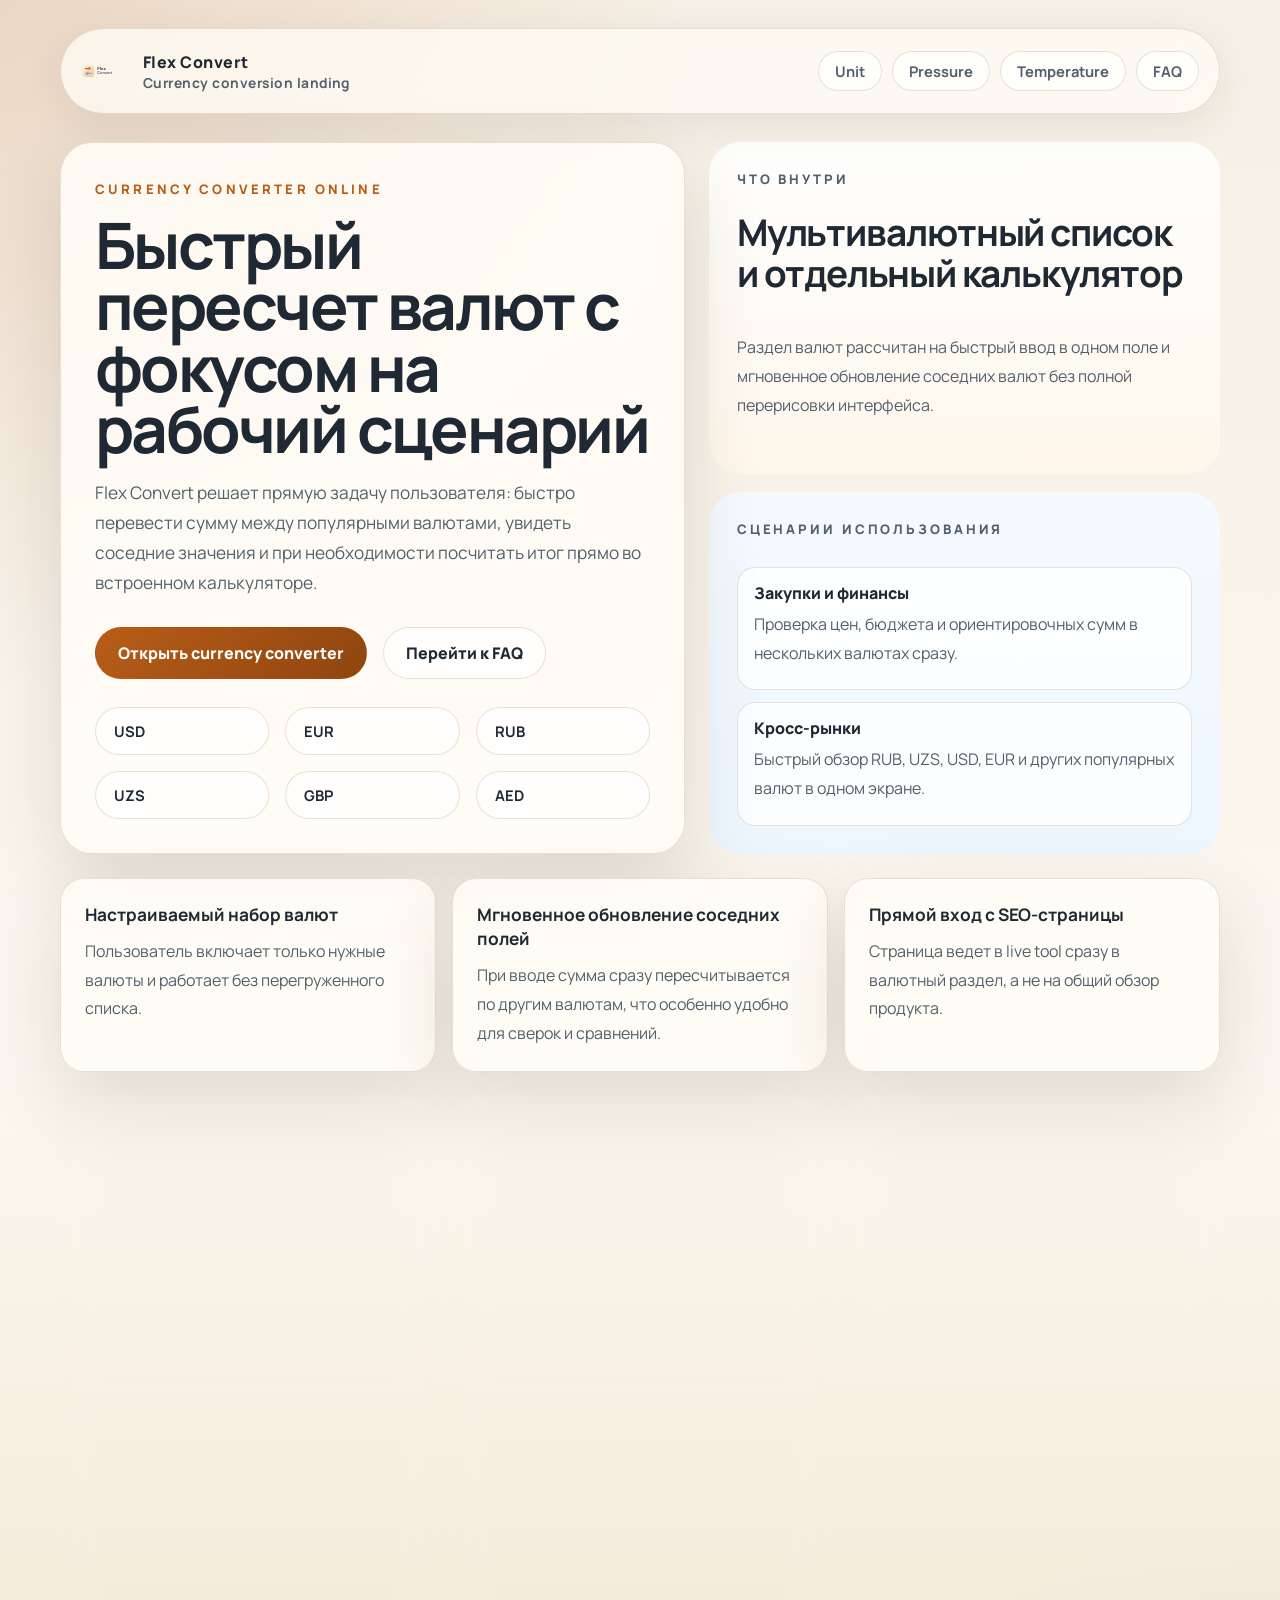
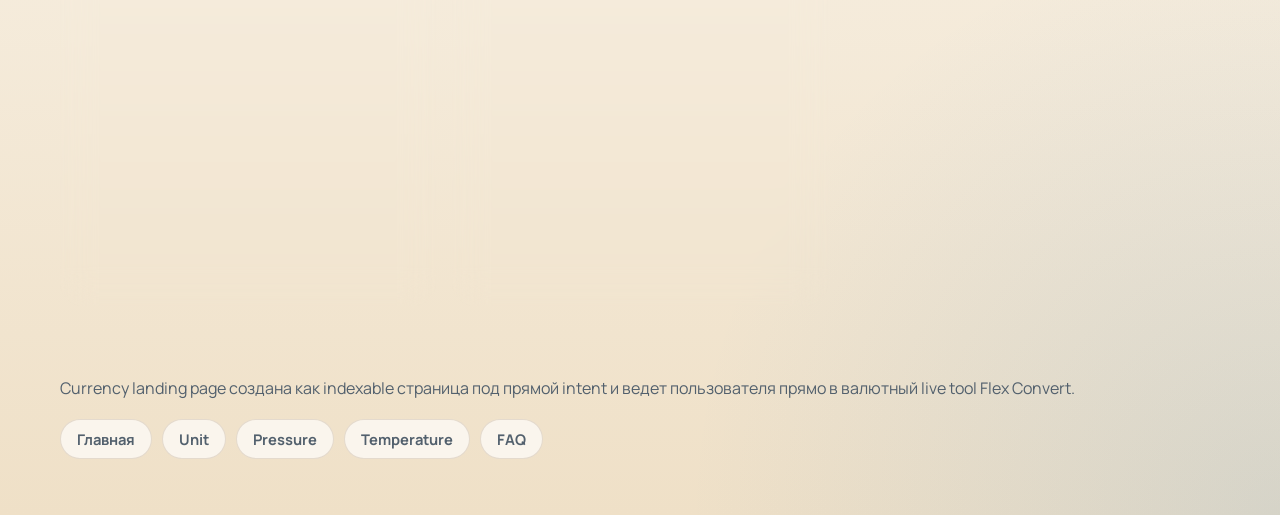
==== currency/index.html @ dcb217e6 "Add SEO pages for temperature and unit conversion, including HTML, CSS, and sitemap updates - Create" ====
<!DOCTYPE html>
<html lang="ru">
<head>
    <meta charset="UTF-8">
    <meta name="viewport" content="width=device-width, initial-scale=1.0">
    <title>Currency Converter Online - быстрый пересчет валют | Flex Convert</title>
    <meta name="description" content="Currency Converter Online от Flex Convert помогает быстро переводить популярные валюты, менять активный список и работать с отдельным встроенным калькулятором.">
    <meta name="robots" content="index, follow">
    <meta name="theme-color" content="#b85d18">
    <link rel="canonical" href="https://flex-convert.ecomdev.uz/currency/">
    <meta property="og:type" content="website">
    <meta property="og:locale" content="ru_RU">
    <meta property="og:site_name" content="Flex Convert">
    <meta property="og:title" content="Currency Converter Online - Flex Convert">
    <meta property="og:description" content="Онлайн-конвертер валют с быстрым пересчетом, настройкой списка валют и отдельным калькулятором.">
    <meta property="og:url" content="https://flex-convert.ecomdev.uz/currency/">
    <meta property="og:image" content="https://flex-convert.ecomdev.uz/og-image.png">
    <meta name="twitter:card" content="summary_large_image">
    <meta name="twitter:title" content="Currency Converter Online - Flex Convert">
    <meta name="twitter:description" content="Перевод USD, EUR, RUB, UZS и других валют в одном интерфейсе без лишних переходов.">
    <meta name="twitter:image" content="https://flex-convert.ecomdev.uz/og-image.png">
    <link rel="apple-touch-icon" sizes="180x180" href="/apple-touch-icon.png">
    <link rel="icon" type="image/png" sizes="32x32" href="/favicon-32x32.png">
    <link rel="icon" type="image/png" sizes="16x16" href="/favicon-16x16.png">
    <link rel="icon" href="/favicon.ico" sizes="any">
    <link rel="icon" href="/favicon.svg" type="image/svg+xml">
    <link rel="manifest" href="/site.webmanifest">
    <link rel="preconnect" href="https://fonts.googleapis.com">
    <link rel="preconnect" href="https://fonts.gstatic.com" crossorigin>
    <link href="https://fonts.googleapis.com/css2?family=Manrope:wght@400;500;600;700;800&display=swap" rel="stylesheet">
    <link rel="stylesheet" href="/seo-pages.css">
    <script type="application/ld+json">
        {
            "@context": "https://schema.org",
            "@graph": [
                {
                    "@type": "WebPage",
                    "name": "Currency Converter Online",
                    "url": "https://flex-convert.ecomdev.uz/currency/",
                    "description": "Онлайн-конвертер валют от Flex Convert."
                },
                {
                    "@type": "FAQPage",
                    "mainEntity": [
                        {
                            "@type": "Question",
                            "name": "Какие валюты можно использовать в Flex Convert?",
                            "acceptedAnswer": {
                                "@type": "Answer",
                                "text": "По умолчанию доступны популярные валюты вроде USD, EUR, RUB и UZS, а рабочий список можно настраивать под свой сценарий."
                            }
                        },
                        {
                            "@type": "Question",
                            "name": "Есть ли отдельный калькулятор внутри currency converter?",
                            "acceptedAnswer": {
                                "@type": "Answer",
                                "text": "Да. Валютный раздел Flex Convert включает отдельный калькулятор, чтобы быстро выполнять вычисления до конвертации."
                            }
                        },
                        {
                            "@type": "Question",
                            "name": "Ведет ли страница сразу в нужный раздел инструмента?",
                            "acceptedAnswer": {
                                "@type": "Answer",
                                "text": "Да. CTA на странице открывает live tool сразу в валютной категории."
                            }
                        }
                    ]
                }
            ]
        }
    </script>
</head>
<body>
    <div class="page-shell">
        <header class="site-header">
            <a class="brand" href="/">
                <img src="/logo.svg" alt="Flex Convert">
                <div class="brand-copy">
                    <span>Flex Convert</span>
                    <span>Currency conversion landing</span>
                </div>
            </a>
            <nav class="top-nav" aria-label="Навигация по SEO-страницам">
                <a class="nav-link" href="/unit-converter/">Unit</a>
                <a class="nav-link" href="/pressure/">Pressure</a>
                <a class="nav-link" href="/temperature/">Temperature</a>
                <a class="nav-link" href="/faq/">FAQ</a>
            </nav>
        </header>

        <main>
            <section class="hero">
                <article class="hero-card">
                    <span class="kicker">Currency Converter Online</span>
                    <h1 class="page-title">Быстрый пересчет валют с фокусом на рабочий сценарий</h1>
                    <p class="page-lead">Flex Convert решает прямую задачу пользователя: быстро перевести сумму между популярными валютами, увидеть соседние значения и при необходимости посчитать итог прямо во встроенном калькуляторе.</p>
                    <div class="button-row">
                        <a class="button" href="/?category=currency#currency">Открыть currency converter</a>
                        <a class="secondary-button" href="/faq/">Перейти к FAQ</a>
                    </div>
                    <div class="chip-row" aria-label="Популярные валюты">
                        <a class="chip-link" href="/?category=currency#currency">USD</a>
                        <a class="chip-link" href="/?category=currency#currency">EUR</a>
                        <a class="chip-link" href="/?category=currency#currency">RUB</a>
                        <a class="chip-link" href="/?category=currency#currency">UZS</a>
                        <a class="chip-link" href="/?category=currency#currency">GBP</a>
                        <a class="chip-link" href="/?category=currency#currency">AED</a>
                    </div>
                </article>

                <div class="hero-side">
                    <aside class="highlight-panel">
                        <span class="eyebrow">Что внутри</span>
                        <h2 class="panel-title">Мультивалютный список и отдельный калькулятор</h2>
                        <p class="panel-copy">Раздел валют рассчитан на быстрый ввод в одном поле и мгновенное обновление соседних валют без полной перерисовки интерфейса.</p>
                    </aside>
                    <aside class="highlight-panel cool">
                        <span class="eyebrow">Сценарии использования</span>
                        <div class="list-block">
                            <div class="list-item">
                                <div class="list-label">Закупки и финансы</div>
                                <p class="list-copy">Проверка цен, бюджета и ориентировочных сумм в нескольких валютах сразу.</p>
                            </div>
                            <div class="list-item">
                                <div class="list-label">Кросс-рынки</div>
                                <p class="list-copy">Быстрый обзор RUB, UZS, USD, EUR и других популярных валют в одном экране.</p>
                            </div>
                        </div>
                    </aside>
                </div>
            </section>

            <section class="section">
                <div class="feature-grid">
                    <article class="section-card">
                        <h2 class="feature-card-title">Настраиваемый набор валют</h2>
                        <p class="list-copy">Пользователь включает только нужные валюты и работает без перегруженного списка.</p>
                    </article>
                    <article class="section-card">
                        <h2 class="feature-card-title">Мгновенное обновление соседних полей</h2>
                        <p class="list-copy">При вводе сумма сразу пересчитывается по другим валютам, что особенно удобно для сверок и сравнений.</p>
                    </article>
                    <article class="section-card">
                        <h2 class="feature-card-title">Прямой вход с SEO-страницы</h2>
                        <p class="list-copy">Страница ведет в live tool сразу в валютный раздел, а не на общий обзор продукта.</p>
                    </article>
                </div>
            </section>

            <section class="section">
                <div class="formula-grid">
                    <article class="link-card">
                        <span class="eyebrow">Popular pairs</span>
                        <h2 class="link-title">USD to EUR, USD to RUB, USD to UZS</h2>
                        <p class="list-copy">Основные пары уже попадают в пользовательский сценарий из коробки и удобно читаются в одном вертикальном списке.</p>
                    </article>
                    <article class="link-card">
                        <span class="eyebrow">Input flow</span>
                        <h2 class="link-title">Один активный ввод, несколько результатов</h2>
                        <p class="list-copy">Такой паттерн сокращает ошибки и делает интерфейс понятным при сравнении нескольких валют одновременно.</p>
                    </article>
                    <article class="link-card">
                        <span class="eyebrow">CTA</span>
                        <h2 class="link-title">Открыть live currency converter</h2>
                        <a class="button" href="/?category=currency#currency">Перейти в инструмент</a>
                    </article>
                </div>
            </section>

            <section class="section">
                <div class="faq-grid">
                    <article class="faq-card">
                        <h2 class="section-title">FAQ по валютному разделу</h2>
                        <details open>
                            <summary class="faq-question">Почему лучше вести SEO на отдельную страницу про currency converter?</summary>
                            <p class="faq-answer">Потому что intent пользователя здесь прямой: он ожидает сразу увидеть рабочий инструмент для конвертации валют, а не читать общее описание продукта.</p>
                        </details>
                        <details>
                            <summary class="faq-question">Можно ли использовать раздел как быстрый мультивалютный просмотрщик?</summary>
                            <p class="faq-answer">Да. Список соседних валют обновляется одновременно, поэтому раздел подходит не только для одной пары, но и для общего сравнения.</p>
                        </details>
                        <details>
                            <summary class="faq-question">Есть ли отдельный калькулятор внутри валютной категории?</summary>
                            <p class="faq-answer">Да. Внутри валютной категории есть калькулятор для предварительных вычислений до конвертации.</p>
                        </details>
                    </article>
                    <article class="faq-card">
                        <span class="eyebrow">Explore more</span>
                        <h2 class="section-title">Связанные landing pages</h2>
                        <div class="list-block">
                            <a class="list-item" href="/unit-converter/">
                                <div class="list-label">Unit Converter Online</div>
                                <p class="list-copy">Для длины, веса, площади, объема, скорости, времени и энергии.</p>
                            </a>
                            <a class="list-item" href="/pressure/">
                                <div class="list-label">Pressure Converter</div>
                                <p class="list-copy">Инженерный пересчет давления для бар, кПа, МПа, атм и других единиц.</p>
                            </a>
                            <a class="list-item" href="/temperature/">
                                <div class="list-label">Temperature Converter</div>
                                <p class="list-copy">Быстрый перевод между Celsius, Fahrenheit и Kelvin.</p>
                            </a>
                        </div>
                    </article>
                </div>
            </section>
        </main>

        <footer class="footer">
            <p class="footer-copy">Currency landing page создана как indexable страница под прямой intent и ведет пользователя прямо в валютный live tool Flex Convert.</p>
            <div class="footer-links">
                <a class="nav-link" href="/">Главная</a>
                <a class="nav-link" href="/unit-converter/">Unit</a>
                <a class="nav-link" href="/pressure/">Pressure</a>
                <a class="nav-link" href="/temperature/">Temperature</a>
                <a class="nav-link" href="/faq/">FAQ</a>
            </div>
        </footer>
    </div>
</body>
</html>
---- seo-pages.css ----
:root {
    color-scheme: light;
    --bg: #f5efe5;
    --bg-deep: #efe0c7;
    --surface: rgba(255, 252, 246, 0.9);
    --surface-strong: rgba(255, 255, 255, 0.98);
    --surface-muted: rgba(126, 94, 61, 0.08);
    --border: rgba(126, 94, 61, 0.18);
    --text: #1f2933;
    --text-soft: #52606d;
    --accent: #b85d18;
    --accent-strong: #8f4510;
    --accent-cool: #1f7acf;
    --accent-cool-soft: rgba(31, 122, 207, 0.12);
    --accent-warm-soft: rgba(184, 93, 24, 0.12);
    --shadow: 0 30px 80px rgba(56, 39, 22, 0.14);
    --radius-lg: 32px;
    --radius-md: 24px;
    --radius-sm: 18px;
}

* {
    box-sizing: border-box;
}

html {
    scroll-behavior: smooth;
}

body {
    margin: 0;
    min-height: 100vh;
    font-family: 'Manrope', 'Segoe UI', sans-serif;
    color: var(--text);
    background:
        radial-gradient(circle at top left, rgba(184, 93, 24, 0.16), transparent 28%),
        radial-gradient(circle at bottom right, rgba(31, 122, 207, 0.12), transparent 24%),
        linear-gradient(180deg, var(--bg), #fbf7f0 50%, var(--bg-deep));
}

a {
    color: inherit;
    text-decoration: none;
}

img {
    display: block;
    max-width: 100%;
}

.page-shell {
    max-width: 1200px;
    margin: 0 auto;
    padding: 28px 20px 48px;
}

.site-header {
    display: flex;
    align-items: center;
    justify-content: space-between;
    gap: 20px;
    padding: 18px 20px;
    border: 1px solid var(--border);
    border-radius: 999px;
    background: rgba(255, 252, 246, 0.74);
    box-shadow: 0 12px 40px rgba(56, 39, 22, 0.08);
    backdrop-filter: blur(18px);
}

.brand {
    display: inline-flex;
    align-items: center;
    gap: 14px;
    font-weight: 800;
    letter-spacing: 0.03em;
}

.brand img {
    width: 48px;
    height: 48px;
}

.brand-copy span {
    display: block;
}

.brand-copy span:last-child {
    color: var(--text-soft);
    font-size: 0.86rem;
    font-weight: 700;
}

.top-nav {
    display: flex;
    flex-wrap: wrap;
    justify-content: flex-end;
    gap: 10px;
}

.nav-link,
.chip-link {
    display: inline-flex;
    align-items: center;
    justify-content: center;
    min-height: 40px;
    padding: 0 16px;
    border-radius: 999px;
    border: 1px solid var(--border);
    background: rgba(255, 255, 255, 0.66);
    color: var(--text-soft);
    font-size: 0.92rem;
    font-weight: 700;
    transition: transform 150ms ease, border-color 150ms ease, color 150ms ease, background-color 150ms ease;
}

.nav-link:hover,
.chip-link:hover,
.nav-link:focus-visible,
.chip-link:focus-visible,
.button:hover,
.button:focus-visible,
.secondary-button:hover,
.secondary-button:focus-visible,
.link-card:hover,
.link-card:focus-visible {
    transform: translateY(-1px);
    border-color: rgba(184, 93, 24, 0.35);
    color: var(--text);
    outline: none;
}

.hero {
    display: grid;
    grid-template-columns: minmax(0, 1.1fr) minmax(320px, 0.9fr);
    gap: 24px;
    margin-top: 28px;
}

.hero-card,
.section-card,
.link-card,
.faq-card,
.stat-card {
    border: 1px solid var(--border);
    background: var(--surface);
    box-shadow: var(--shadow);
    backdrop-filter: blur(16px);
}

.hero-card {
    border-radius: var(--radius-lg);
    padding: 34px;
}

.hero-side {
    display: grid;
    gap: 18px;
}

.kicker {
    display: inline-block;
    margin-bottom: 16px;
    color: var(--accent);
    font-size: 0.82rem;
    font-weight: 800;
    letter-spacing: 0.24em;
    text-transform: uppercase;
}

.page-title {
    margin: 0;
    font-size: clamp(2.6rem, 5vw, 4.6rem);
    line-height: 0.96;
    letter-spacing: -0.04em;
}

.page-lead {
    max-width: 46rem;
    margin: 18px 0 0;
    color: var(--text-soft);
    font-size: 1.08rem;
    line-height: 1.75;
}

.button-row,
.chip-row,
.stats-grid,
.feature-grid,
.links-grid,
.faq-grid,
.formula-grid {
    display: grid;
    gap: 16px;
}

.button-row {
    grid-template-columns: repeat(2, minmax(0, max-content));
    align-items: center;
    margin-top: 28px;
}

.button,
.secondary-button {
    display: inline-flex;
    align-items: center;
    justify-content: center;
    min-height: 52px;
    padding: 0 22px;
    border-radius: 999px;
    border: 1px solid transparent;
    font-weight: 800;
    transition: transform 150ms ease, border-color 150ms ease, background-color 150ms ease;
}

.button {
    background: linear-gradient(135deg, var(--accent), var(--accent-strong));
    color: #fff;
}

.secondary-button {
    background: rgba(255, 255, 255, 0.7);
    border-color: var(--border);
    color: var(--text);
}

.chip-row {
    grid-template-columns: repeat(auto-fit, minmax(160px, 1fr));
    margin-top: 28px;
}

.chip-link {
    min-height: 48px;
    justify-content: flex-start;
    padding: 0 18px;
    background: rgba(255, 255, 255, 0.7);
    color: var(--text);
}

.highlight-panel {
    display: grid;
    gap: 14px;
    border-radius: var(--radius-lg);
    padding: 28px;
    background: linear-gradient(180deg, rgba(255, 255, 255, 0.92), rgba(255, 247, 235, 0.94));
}

.highlight-panel.cool {
    background: linear-gradient(180deg, rgba(244, 250, 255, 0.96), rgba(236, 246, 255, 0.92));
}

.eyebrow {
    color: var(--text-soft);
    font-size: 0.82rem;
    font-weight: 800;
    letter-spacing: 0.22em;
    text-transform: uppercase;
}

.panel-title,
.section-title {
    margin: 0;
    font-size: clamp(1.6rem, 3vw, 2.3rem);
    line-height: 1.1;
    letter-spacing: -0.03em;
}

.panel-copy,
.section-copy,
.faq-answer,
.list-copy,
.footer-copy {
    color: var(--text-soft);
    line-height: 1.8;
}

.stats-grid,
.feature-grid,
.links-grid,
.faq-grid,
.formula-grid {
    grid-template-columns: repeat(3, minmax(0, 1fr));
}

.stat-card,
.section-card,
.faq-card,
.link-card {
    border-radius: var(--radius-md);
    padding: 24px;
}

.stat-card strong {
    display: block;
    font-size: 2rem;
    letter-spacing: -0.04em;
}

.stat-card span {
    display: block;
    margin-top: 8px;
    color: var(--text-soft);
    line-height: 1.6;
}

.section {
    margin-top: 24px;
}

.section-header {
    margin-bottom: 16px;
}

.section-title {
    margin-bottom: 8px;
}

.feature-card-title,
.list-title,
.faq-question,
.link-title {
    margin: 0 0 10px;
    font-size: 1.08rem;
    line-height: 1.4;
}

.list-block {
    display: grid;
    gap: 12px;
}

.list-item {
    padding: 14px 16px;
    border-radius: var(--radius-sm);
    background: rgba(255, 255, 255, 0.78);
    border: 1px solid var(--border);
}

.list-label {
    font-weight: 800;
}

.list-copy {
    margin: 6px 0 0;
}

.faq-card details {
    border-top: 1px solid rgba(126, 94, 61, 0.12);
    padding-top: 14px;
    margin-top: 14px;
}

.faq-card details:first-of-type {
    border-top: none;
    padding-top: 0;
    margin-top: 0;
}

.faq-card summary {
    list-style: none;
    cursor: pointer;
    font-weight: 800;
}

.faq-card summary::-webkit-details-marker {
    display: none;
}

.faq-answer {
    margin: 10px 0 0;
}

.footer {
    margin-top: 28px;
    padding: 24px 0 8px;
    color: var(--text-soft);
}

.footer-links {
    display: flex;
    flex-wrap: wrap;
    gap: 10px;
    margin-top: 14px;
}

@media (max-width: 960px) {
    .hero,
    .stats-grid,
    .feature-grid,
    .links-grid,
    .faq-grid,
    .formula-grid {
        grid-template-columns: 1fr;
    }

    .site-header {
        border-radius: 28px;
        align-items: flex-start;
        flex-direction: column;
    }

    .top-nav {
        justify-content: flex-start;
    }

    .button-row {
        grid-template-columns: 1fr;
    }

    .hero-card,
    .stat-card,
    .section-card,
    .faq-card,
    .link-card,
    .highlight-panel {
        padding: 22px;
    }
}

@media (max-width: 640px) {
    .page-shell {
        padding: 18px 14px 32px;
    }

    .brand {
        align-items: flex-start;
    }

    .brand img {
        width: 42px;
        height: 42px;
    }

    .page-title {
        font-size: 2.4rem;
    }

    .page-lead {
        font-size: 1rem;
    }
}
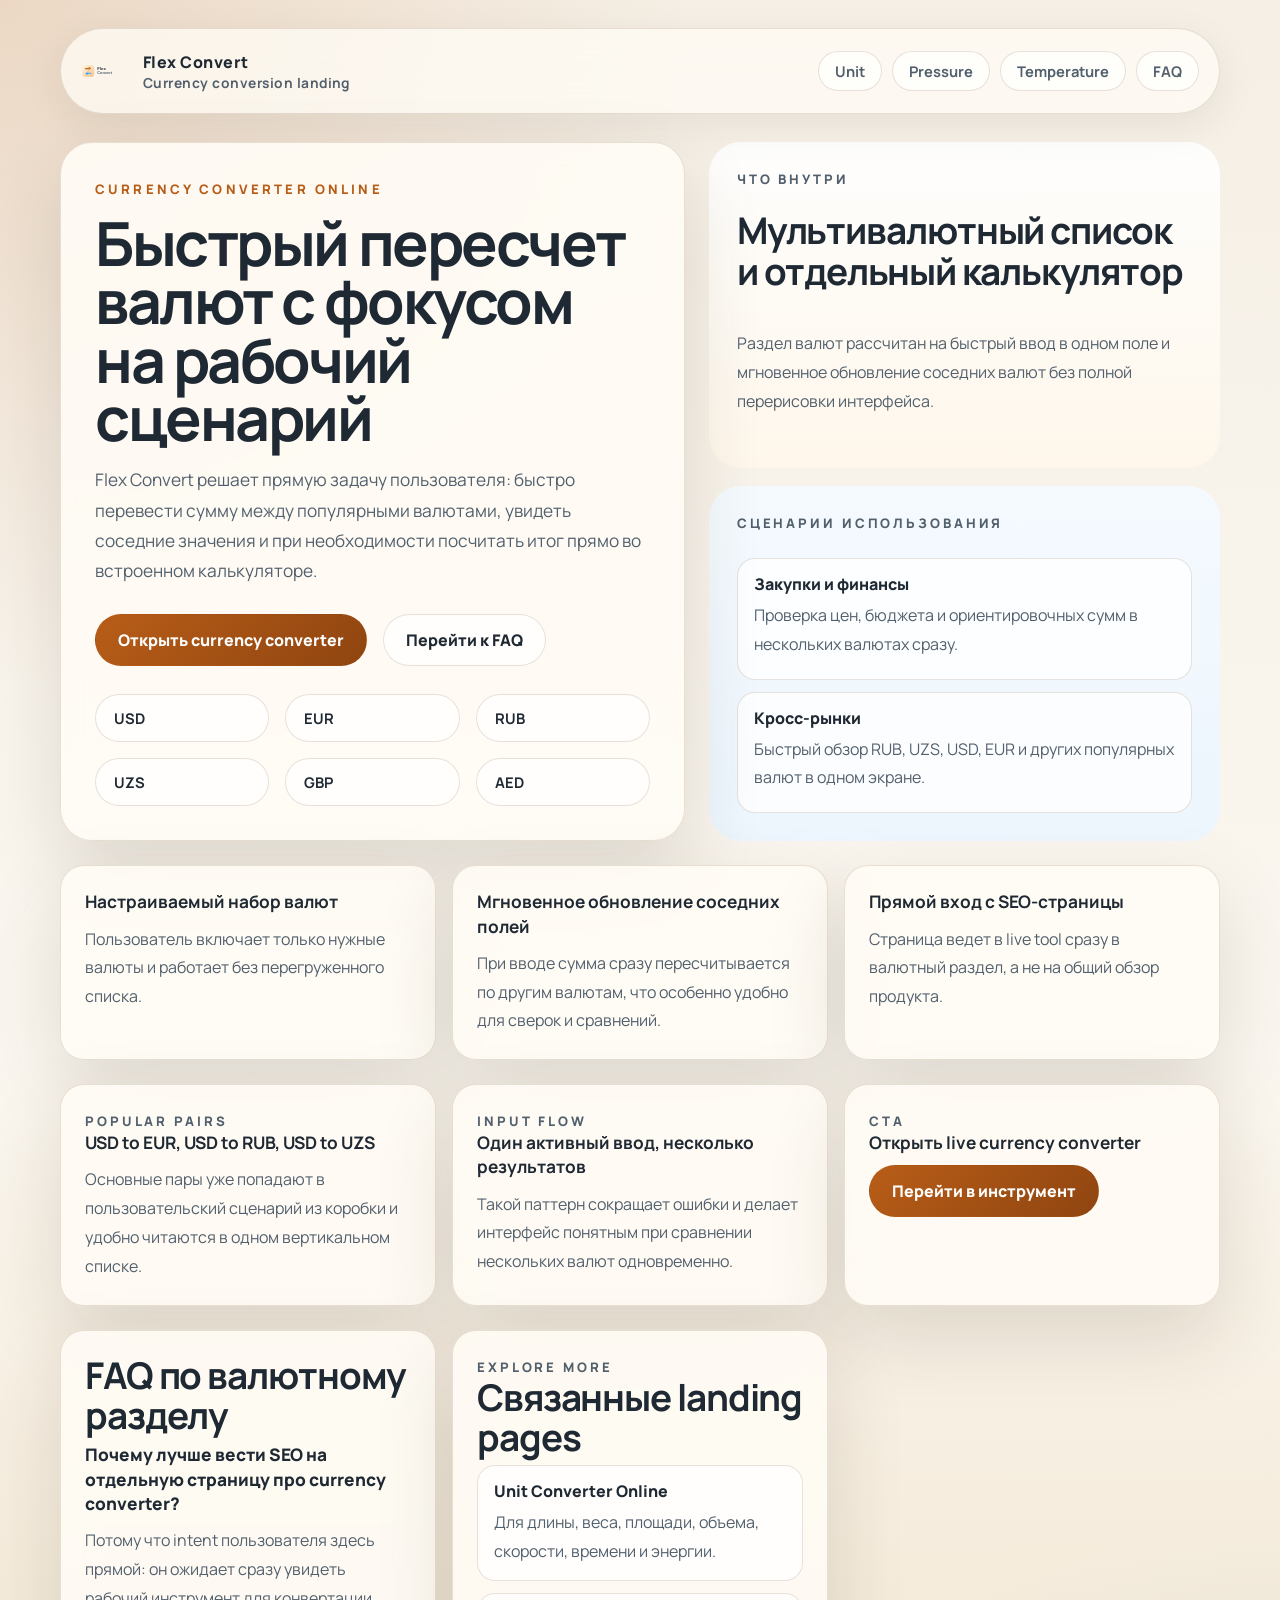
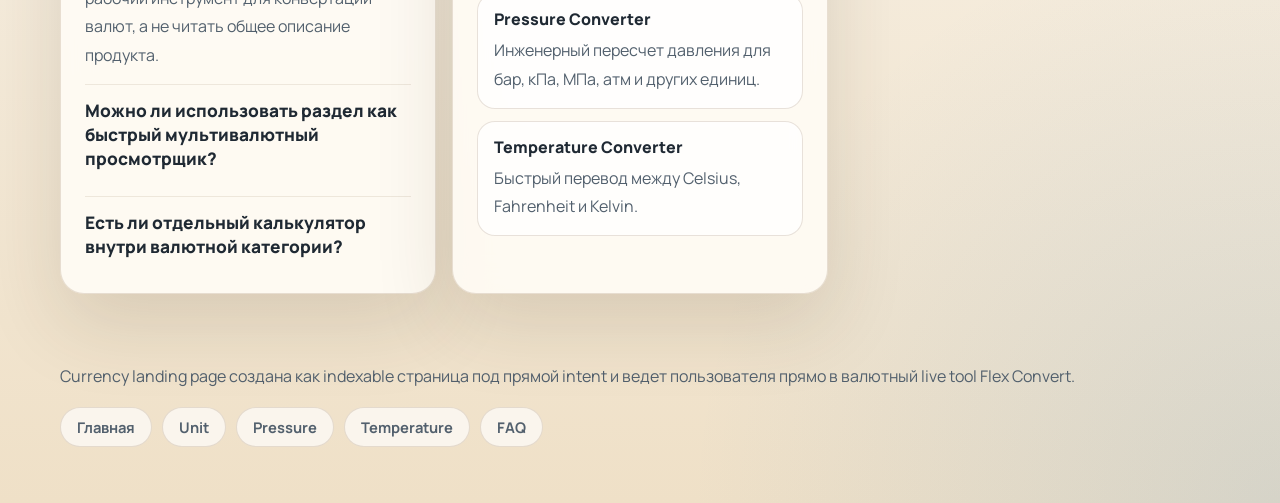
==== commit 470d3886: "Update asset paths and enhance SEO for Flex Convert project - Changed asset paths for images and ico" ====
--- a/currency/index.html
+++ b/currency/index.html
@@ -14,21 +14,21 @@
     <meta property="og:title" content="Currency Converter Online - Flex Convert">
     <meta property="og:description" content="Онлайн-конвертер валют с быстрым пересчетом, настройкой списка валют и отдельным калькулятором.">
     <meta property="og:url" content="https://flex-convert.ecomdev.uz/currency/">
-    <meta property="og:image" content="https://flex-convert.ecomdev.uz/og-image.png">
+    <meta property="og:image" content="https://flex-convert.ecomdev.uz/assets/images/og-image.png">
     <meta name="twitter:card" content="summary_large_image">
     <meta name="twitter:title" content="Currency Converter Online - Flex Convert">
     <meta name="twitter:description" content="Перевод USD, EUR, RUB, UZS и других валют в одном интерфейсе без лишних переходов.">
-    <meta name="twitter:image" content="https://flex-convert.ecomdev.uz/og-image.png">
-    <link rel="apple-touch-icon" sizes="180x180" href="/apple-touch-icon.png">
-    <link rel="icon" type="image/png" sizes="32x32" href="/favicon-32x32.png">
-    <link rel="icon" type="image/png" sizes="16x16" href="/favicon-16x16.png">
-    <link rel="icon" href="/favicon.ico" sizes="any">
-    <link rel="icon" href="/favicon.svg" type="image/svg+xml">
+    <meta name="twitter:image" content="https://flex-convert.ecomdev.uz/assets/images/og-image.png">
+    <link rel="apple-touch-icon" sizes="180x180" href="/assets/icons/apple-touch-icon.png">
+    <link rel="icon" type="image/png" sizes="32x32" href="/assets/icons/favicon-32x32.png">
+    <link rel="icon" type="image/png" sizes="16x16" href="/assets/icons/favicon-16x16.png">
+    <link rel="icon" href="/assets/icons/favicon.ico" sizes="any">
+    <link rel="icon" href="/assets/icons/favicon.svg" type="image/svg+xml">
     <link rel="manifest" href="/site.webmanifest">
     <link rel="preconnect" href="https://fonts.googleapis.com">
     <link rel="preconnect" href="https://fonts.gstatic.com" crossorigin>
     <link href="https://fonts.googleapis.com/css2?family=Manrope:wght@400;500;600;700;800&display=swap" rel="stylesheet">
-    <link rel="stylesheet" href="/seo-pages.css">
+    <link rel="stylesheet" href="/assets/css/seo-pages.css">
     <script type="application/ld+json">
         {
             "@context": "https://schema.org",
@@ -76,7 +76,7 @@
     <div class="page-shell">
         <header class="site-header">
             <a class="brand" href="/">
-                <img src="/logo.svg" alt="Flex Convert">
+                <img src="/assets/images/logo.svg" alt="Flex Convert">
                 <div class="brand-copy">
                     <span>Flex Convert</span>
                     <span>Currency conversion landing</span>
--- a/assets/css/seo-pages.css
+++ b/assets/css/seo-pages.css
@@ -0,0 +1,880 @@
+:root {
+    color-scheme: light;
+    --bg: #f5efe5;
+    --bg-deep: #efe0c7;
+    --surface: rgba(255, 252, 246, 0.9);
+    --surface-strong: rgba(255, 255, 255, 0.98);
+    --surface-muted: rgba(126, 94, 61, 0.08);
+    --border: rgba(126, 94, 61, 0.18);
+    --text: #1f2933;
+    --text-soft: #52606d;
+    --accent: #b85d18;
+    --accent-strong: #8f4510;
+    --accent-cool: #1f7acf;
+    --accent-cool-soft: rgba(31, 122, 207, 0.12);
+    --accent-warm-soft: rgba(184, 93, 24, 0.12);
+    --shadow: 0 30px 80px rgba(56, 39, 22, 0.14);
+    --radius-lg: 32px;
+    --radius-md: 24px;
+    --radius-sm: 18px;
+}
+
+* {
+    box-sizing: border-box;
+}
+
+html {
+    scroll-behavior: smooth;
+}
+
+body {
+    margin: 0;
+    min-height: 100vh;
+    font-family: 'Manrope', 'Segoe UI', sans-serif;
+    color: var(--text);
+    background:
+        radial-gradient(circle at top left, rgba(184, 93, 24, 0.16), transparent 28%),
+        radial-gradient(circle at bottom right, rgba(31, 122, 207, 0.12), transparent 24%),
+        linear-gradient(180deg, var(--bg), #fbf7f0 50%, var(--bg-deep));
+}
+
+a {
+    color: inherit;
+    text-decoration: none;
+}
+
+img {
+    display: block;
+    max-width: 100%;
+}
+
+.page-shell {
+    max-width: 1200px;
+    margin: 0 auto;
+    padding: 28px 20px 48px;
+}
+
+.site-header {
+    display: flex;
+    align-items: center;
+    justify-content: space-between;
+    gap: 20px;
+    padding: 18px 20px;
+    border: 1px solid var(--border);
+    border-radius: 999px;
+    background: rgba(255, 252, 246, 0.74);
+    box-shadow: 0 12px 40px rgba(56, 39, 22, 0.08);
+    backdrop-filter: blur(18px);
+}
+
+.brand {
+    display: inline-flex;
+    align-items: center;
+    gap: 14px;
+    font-weight: 800;
+    letter-spacing: 0.03em;
+}
+
+.brand img {
+    width: 48px;
+    height: 48px;
+}
+
+.brand-copy span {
+    display: block;
+}
+
+.brand-copy span:last-child {
+    color: var(--text-soft);
+    font-size: 0.86rem;
+    font-weight: 700;
+}
+
+.top-nav {
+    display: flex;
+    flex-wrap: wrap;
+    justify-content: flex-end;
+    gap: 10px;
+}
+
+.nav-link,
+.chip-link {
+    display: inline-flex;
+    align-items: center;
+    justify-content: center;
+    min-height: 40px;
+    padding: 0 16px;
+    border-radius: 999px;
+    border: 1px solid var(--border);
+    background: rgba(255, 255, 255, 0.66);
+    color: var(--text-soft);
+    font-size: 0.92rem;
+    font-weight: 700;
+    transition: transform 150ms ease, border-color 150ms ease, color 150ms ease, background-color 150ms ease;
+}
+
+.nav-link:hover,
+.chip-link:hover,
+.nav-link:focus-visible,
+.chip-link:focus-visible,
+.button:hover,
+.button:focus-visible,
+.secondary-button:hover,
+.secondary-button:focus-visible,
+.link-card:hover,
+.link-card:focus-visible {
+    transform: translateY(-1px);
+    border-color: rgba(184, 93, 24, 0.35);
+    color: var(--text);
+    outline: none;
+}
+
+.hero {
+    display: grid;
+    grid-template-columns: minmax(0, 1.1fr) minmax(320px, 0.9fr);
+    gap: 24px;
+    margin-top: 28px;
+}
+
+.hero-card,
+.section-card,
+.link-card,
+.faq-card,
+.stat-card {
+    border: 1px solid var(--border);
+    background: var(--surface);
+    box-shadow: var(--shadow);
+    backdrop-filter: blur(16px);
+}
+
+.hero-card {
+    border-radius: var(--radius-lg);
+    padding: 34px;
+}
+
+.hero-side {
+    display: grid;
+    gap: 18px;
+}
+
+.kicker {
+    display: inline-block;
+    margin-bottom: 16px;
+    color: var(--accent);
+    font-size: 0.82rem;
+    font-weight: 800;
+    letter-spacing: 0.24em;
+    text-transform: uppercase;
+}
+
+.page-title {
+    margin: 0;
+    font-size: clamp(2.6rem, 5vw, 4.6rem);
+    line-height: 0.96;
+    letter-spacing: -0.04em;
+}
+
+.page-lead {
+    max-width: 46rem;
+    margin: 18px 0 0;
+    color: var(--text-soft);
+    font-size: 1.08rem;
+    line-height: 1.75;
+}
+
+.button-row,
+.chip-row,
+.stats-grid,
+.feature-grid,
+.links-grid,
+.faq-grid,
+.formula-grid {
+    display: grid;
+    gap: 16px;
+}
+
+.button-row {
+    grid-template-columns: repeat(2, minmax(0, max-content));
+    align-items: center;
+    margin-top: 28px;
+}
+
+.button,
+.secondary-button {
+    display: inline-flex;
+    align-items: center;
+    justify-content: center;
+    min-height: 52px;
+    padding: 0 22px;
+    border-radius: 999px;
+    border: 1px solid transparent;
+    font-weight: 800;
+    transition: transform 150ms ease, border-color 150ms ease, background-color 150ms ease;
+}
+
+.button {
+    background: linear-gradient(135deg, var(--accent), var(--accent-strong));
+    color: #fff;
+}
+
+.secondary-button {
+    background: rgba(255, 255, 255, 0.7);
+    border-color: var(--border);
+    color: var(--text);
+}
+
+.chip-row {
+    grid-template-columns: repeat(auto-fit, minmax(160px, 1fr));
+    margin-top: 28px;
+}
+
+.chip-link {
+    min-height: 48px;
+    justify-content: flex-start;
+    padding: 0 18px;
+    background: rgba(255, 255, 255, 0.7);
+    color: var(--text);
+}
+
+.highlight-panel {
+    display: grid;
+    gap: 14px;
+    border-radius: var(--radius-lg);
+    padding: 28px;
+    background: linear-gradient(180deg, rgba(255, 255, 255, 0.92), rgba(255, 247, 235, 0.94));
+}
+
+.highlight-panel.cool {
+    background: linear-gradient(180deg, rgba(244, 250, 255, 0.96), rgba(236, 246, 255, 0.92));
+}
+
+.eyebrow {
+    color: var(--text-soft);
+    font-size: 0.82rem;
+    font-weight: 800;
+    letter-spacing: 0.22em;
+    text-transform: uppercase;
+}
+
+.panel-title,
+.section-title {
+    margin: 0;
+    font-size: clamp(1.6rem, 3vw, 2.3rem);
+    line-height: 1.1;
+    letter-spacing: -0.03em;
+}
+
+.panel-copy,
+.section-copy,
+.faq-answer,
+.list-copy,
+.footer-copy {
+    color: var(--text-soft);
+    line-height: 1.8;
+}
+
+.stats-grid,
+.feature-grid,
+.links-grid,
+.faq-grid,
+.formula-grid {
+    grid-template-columns: repeat(3, minmax(0, 1fr));
+}
+
+.stat-card,
+.section-card,
+.faq-card,
+.link-card {
+    border-radius: var(--radius-md);
+    padding: 24px;
+}
+
+.stat-card strong {
+    display: block;
+    font-size: 2rem;
+    letter-spacing: -0.04em;
+}
+
+.stat-card span {
+    display: block;
+    margin-top: 8px;
+    color: var(--text-soft);
+    line-height: 1.6;
+}
+
+.section {
+    margin-top: 24px;
+}
+
+.section-header {
+    margin-bottom: 16px;
+}
+
+.section-title {
+    margin-bottom: 8px;
+}
+
+.feature-card-title,
+.list-title,
+.faq-question,
+.link-title {
+    margin: 0 0 10px;
+    font-size: 1.08rem;
+    line-height: 1.4;
+}
+
+.list-block {
+    display: grid;
+    gap: 12px;
+}
+
+.list-item {
+    padding: 14px 16px;
+    border-radius: var(--radius-sm);
+    background: rgba(255, 255, 255, 0.78);
+    border: 1px solid var(--border);
+}
+
+.list-label {
+    font-weight: 800;
+}
+
+.list-copy {
+    margin: 6px 0 0;
+}
+
+.faq-card details {
+    border-top: 1px solid rgba(126, 94, 61, 0.12);
+    padding-top: 14px;
+    margin-top: 14px;
+}
+
+.faq-card details:first-of-type {
+    border-top: none;
+    padding-top: 0;
+    margin-top: 0;
+}
+
+.faq-card summary {
+    list-style: none;
+    cursor: pointer;
+    font-weight: 800;
+}
+
+.faq-card summary::-webkit-details-marker {
+    display: none;
+}
+
+.faq-answer {
+    margin: 10px 0 0;
+}
+
+.footer {
+    margin-top: 28px;
+    padding: 24px 0 8px;
+    color: var(--text-soft);
+}
+
+.footer-links {
+    display: flex;
+    flex-wrap: wrap;
+    gap: 10px;
+    margin-top: 14px;
+}
+
+/* ===== LARGE DESKTOP (1920px+) ===== */
+@media (min-width: 1920px) {
+    .page-shell {
+        padding: 40px 32px 64px;
+    }
+
+    .page-title {
+        font-size: 4.8rem;
+    }
+
+    .section-title {
+        font-size: 2.6rem;
+    }
+
+    .stats-grid,
+    .feature-grid,
+    .links-grid,
+    .faq-grid,
+    .formula-grid {
+        grid-template-columns: repeat(4, minmax(0, 1fr));
+    }
+}
+
+/* ===== MODERN DESKTOP (1440px to 1920px) ===== */
+@media (min-width: 1440px) and (max-width: 1919px) {
+    .page-shell {
+        padding: 36px 28px 56px;
+    }
+
+    .page-title {
+        font-size: 4.2rem;
+    }
+}
+
+/* ===== STANDARD DESKTOP (1024px to 1440px) ===== */
+@media (min-width: 1024px) and (max-width: 1439px) {
+    .page-title {
+        font-size: 3.8rem;
+    }
+
+    .stats-grid,
+    .feature-grid,
+    .links-grid,
+    .faq-grid,
+    .formula-grid {
+        grid-template-columns: repeat(3, minmax(0, 1fr));
+    }
+}
+
+/* ===== TABLET LANDSCAPE (960px to 1024px) ===== */
+@media (min-width: 960px) and (max-width: 1023px) {
+    .page-shell {
+        padding: 28px 20px 48px;
+    }
+
+    .hero {
+        grid-template-columns: 1fr;
+    }
+
+    .stats-grid,
+    .feature-grid,
+    .links-grid,
+    .faq-grid,
+    .formula-grid {
+        grid-template-columns: repeat(2, minmax(0, 1fr));
+    }
+
+    .button-row {
+        grid-template-columns: repeat(2, minmax(0, 1fr));
+    }
+}
+
+/* ===== TABLET PORTRAIT & SMALL SCREENS (768px to 960px) ===== */
+@media (min-width: 768px) and (max-width: 959px) {
+    .page-shell {
+        padding: 24px 18px 40px;
+        max-width: 900px;
+    }
+
+    .site-header {
+        border-radius: 28px;
+        align-items: flex-start;
+        flex-direction: column;
+        gap: 16px;
+        padding: 16px 18px;
+    }
+
+    .top-nav {
+        justify-content: flex-start;
+        gap: 8px;
+    }
+
+    .nav-link,
+    .chip-link {
+        font-size: 0.88rem;
+        padding: 0 14px;
+        min-height: 38px;
+    }
+
+    .hero,
+    .stats-grid,
+    .feature-grid,
+    .links-grid,
+    .faq-grid,
+    .formula-grid {
+        grid-template-columns: 1fr;
+    }
+
+    .button-row {
+        grid-template-columns: 1fr;
+    }
+
+    .chip-row {
+        grid-template-columns: repeat(auto-fit, minmax(140px, 1fr));
+    }
+
+    .hero-card,
+    .stat-card,
+    .section-card,
+    .faq-card,
+    .link-card,
+    .highlight-panel {
+        padding: 20px;
+    }
+
+    .page-title {
+        font-size: 2.8rem;
+    }
+
+    .page-lead {
+        font-size: 1.02rem;
+    }
+}
+
+/* ===== LARGE MOBILE (480px to 768px) ===== */
+@media (min-width: 480px) and (max-width: 767px) {
+    .page-shell {
+        padding: 20px 16px 36px;
+    }
+
+    .site-header {
+        border-radius: 24px;
+        align-items: flex-start;
+        flex-direction: column;
+        gap: 14px;
+        padding: 14px 16px;
+    }
+
+    .brand {
+        align-items: center;
+        gap: 12px;
+    }
+
+    .brand img {
+        width: 44px;
+        height: 44px;
+    }
+
+    .top-nav {
+        justify-content: flex-start;
+        gap: 8px;
+        flex-wrap: wrap;
+    }
+
+    .nav-link,
+    .chip-link {
+        font-size: 0.86rem;
+        padding: 0 12px;
+        min-height: 36px;
+    }
+
+    .hero,
+    .stats-grid,
+    .feature-grid,
+    .links-grid,
+    .faq-grid,
+    .formula-grid {
+        grid-template-columns: 1fr;
+    }
+
+    .button-row {
+        grid-template-columns: 1fr;
+        gap: 12px;
+        margin-top: 20px;
+    }
+
+    .button,
+    .secondary-button {
+        min-height: 48px;
+        padding: 0 18px;
+        font-size: 0.95rem;
+    }
+
+    .chip-row {
+        grid-template-columns: repeat(auto-fit, minmax(120px, 1fr));
+        gap: 12px;
+        margin-top: 20px;
+    }
+
+    .chip-link {
+        min-height: 44px;
+        padding: 0 14px;
+    }
+
+    .hero-card,
+    .stat-card,
+    .section-card,
+    .faq-card,
+    .link-card,
+    .highlight-panel {
+        padding: 18px;
+        border-radius: 20px;
+    }
+
+    .page-title {
+        font-size: 2.2rem;
+        margin-bottom: 12px;
+    }
+
+    .page-lead {
+        font-size: 0.98rem;
+        line-height: 1.7;
+    }
+
+    .section-title {
+        font-size: 1.6rem;
+    }
+
+    .feature-card-title,
+    .list-title,
+    .faq-question,
+    .link-title {
+        font-size: 1.02rem;
+    }
+}
+
+/* ===== MEDIUM MOBILE (375px to 480px) ===== */
+@media (min-width: 375px) and (max-width: 479px) {
+    .page-shell {
+        padding: 16px 14px 32px;
+    }
+
+    .site-header {
+        border-radius: 22px;
+        flex-direction: column;
+        gap: 12px;
+        padding: 12px 14px;
+        align-items: flex-start;
+    }
+
+    .brand {
+        align-items: center;
+        gap: 10px;
+    }
+
+    .brand img {
+        width: 40px;
+        height: 40px;
+    }
+
+    .brand-copy span:last-child {
+        font-size: 0.8rem;
+    }
+
+    .top-nav {
+        justify-content: flex-start;
+        gap: 6px;
+        width: 100%;
+    }
+
+    .nav-link,
+    .chip-link {
+        font-size: 0.8rem;
+        padding: 0 10px;
+        min-height: 34px;
+    }
+
+    .hero,
+    .stats-grid,
+    .feature-grid,
+    .links-grid,
+    .faq-grid,
+    .formula-grid {
+        grid-template-columns: 1fr;
+        gap: 14px;
+    }
+
+    .button-row {
+        grid-template-columns: 1fr;
+        gap: 10px;
+        margin-top: 16px;
+    }
+
+    .button,
+    .secondary-button {
+        min-height: 44px;
+        padding: 0 16px;
+        font-size: 0.92rem;
+    }
+
+    .chip-row {
+        grid-template-columns: repeat(auto-fit, minmax(100px, 1fr));
+        gap: 10px;
+        margin-top: 16px;
+    }
+
+    .chip-link {
+        min-height: 40px;
+        padding: 0 12px;
+        justify-content: center;
+    }
+
+    .hero-card,
+    .stat-card,
+    .section-card,
+    .faq-card,
+    .link-card,
+    .highlight-panel {
+        padding: 16px;
+        border-radius: 18px;
+    }
+
+    .page-title {
+        font-size: 2rem;
+        margin-bottom: 10px;
+    }
+
+    .page-lead {
+        font-size: 0.95rem;
+        line-height: 1.65;
+        margin-top: 12px;
+    }
+
+    .section-title {
+        font-size: 1.5rem;
+    }
+
+    .feature-card-title,
+    .list-title,
+    .faq-question,
+    .link-title {
+        font-size: 0.98rem;
+    }
+
+    .stat-card strong {
+        font-size: 1.8rem;
+    }
+}
+
+/* ===== SMALL MOBILE (320px to 375px) ===== */
+@media (max-width: 374px) {
+    .page-shell {
+        padding: 14px 12px 28px;
+    }
+
+    .site-header {
+        border-radius: 20px;
+        flex-direction: column;
+        gap: 10px;
+        padding: 10px 12px;
+        align-items: flex-start;
+    }
+
+    .brand {
+        align-items: center;
+        gap: 8px;
+        font-size: 0.95rem;
+    }
+
+    .brand img {
+        width: 38px;
+        height: 38px;
+        flex-shrink: 0;
+    }
+
+    .brand-copy span {
+        display: block;
+    }
+
+    .brand-copy span:first-child {
+        font-weight: 800;
+        font-size: 0.95rem;
+    }
+
+    .brand-copy span:last-child {
+        font-size: 0.75rem;
+    }
+
+    .top-nav {
+        justify-content: flex-start;
+        gap: 5px;
+        width: 100%;
+        flex-wrap: wrap;
+    }
+
+    .nav-link,
+    .chip-link {
+        font-size: 0.75rem;
+        padding: 0 8px;
+        min-height: 32px;
+        letter-spacing: 0.01em;
+    }
+
+    .hero,
+    .stats-grid,
+    .feature-grid,
+    .links-grid,
+    .faq-grid,
+    .formula-grid {
+        grid-template-columns: 1fr;
+        gap: 12px;
+    }
+
+    .button-row {
+        grid-template-columns: 1fr;
+        gap: 10px;
+        margin-top: 14px;
+    }
+
+    .button,
+    .secondary-button {
+        min-height: 42px;
+        padding: 0 14px;
+        font-size: 0.88rem;
+    }
+
+    .chip-row {
+        grid-template-columns: repeat(auto-fit, minmax(90px, 1fr));
+        gap: 8px;
+        margin-top: 14px;
+    }
+
+    .chip-link {
+        min-height: 38px;
+        padding: 0 10px;
+        justify-content: center;
+        flex-wrap: wrap;
+    }
+
+    .hero-card,
+    .stat-card,
+    .section-card,
+    .faq-card,
+    .link-card,
+    .highlight-panel {
+        padding: 14px;
+        border-radius: 16px;
+    }
+
+    .page-title {
+        font-size: 1.8rem;
+        line-height: 0.95;
+        margin-bottom: 8px;
+    }
+
+    .page-lead {
+        font-size: 0.92rem;
+        line-height: 1.6;
+        margin-top: 10px;
+    }
+
+    .panel-title,
+    .section-title {
+        font-size: 1.35rem;
+        margin-bottom: 6px;
+    }
+
+    .feature-card-title,
+    .list-title,
+    .faq-question,
+    .link-title {
+        font-size: 0.95rem;
+        margin-bottom: 8px;
+    }
+
+    .stat-card strong {
+        font-size: 1.6rem;
+    }
+
+    .stat-card span {
+        font-size: 0.85rem;
+    }
+
+    .kicker {
+        font-size: 0.75rem;
+        margin-bottom: 12px;
+    }
+
+    .panel-copy,
+    .section-copy,
+    .faq-answer,
+    .list-copy {
+        font-size: 0.92rem;
+        line-height: 1.6;
+    }
+}
